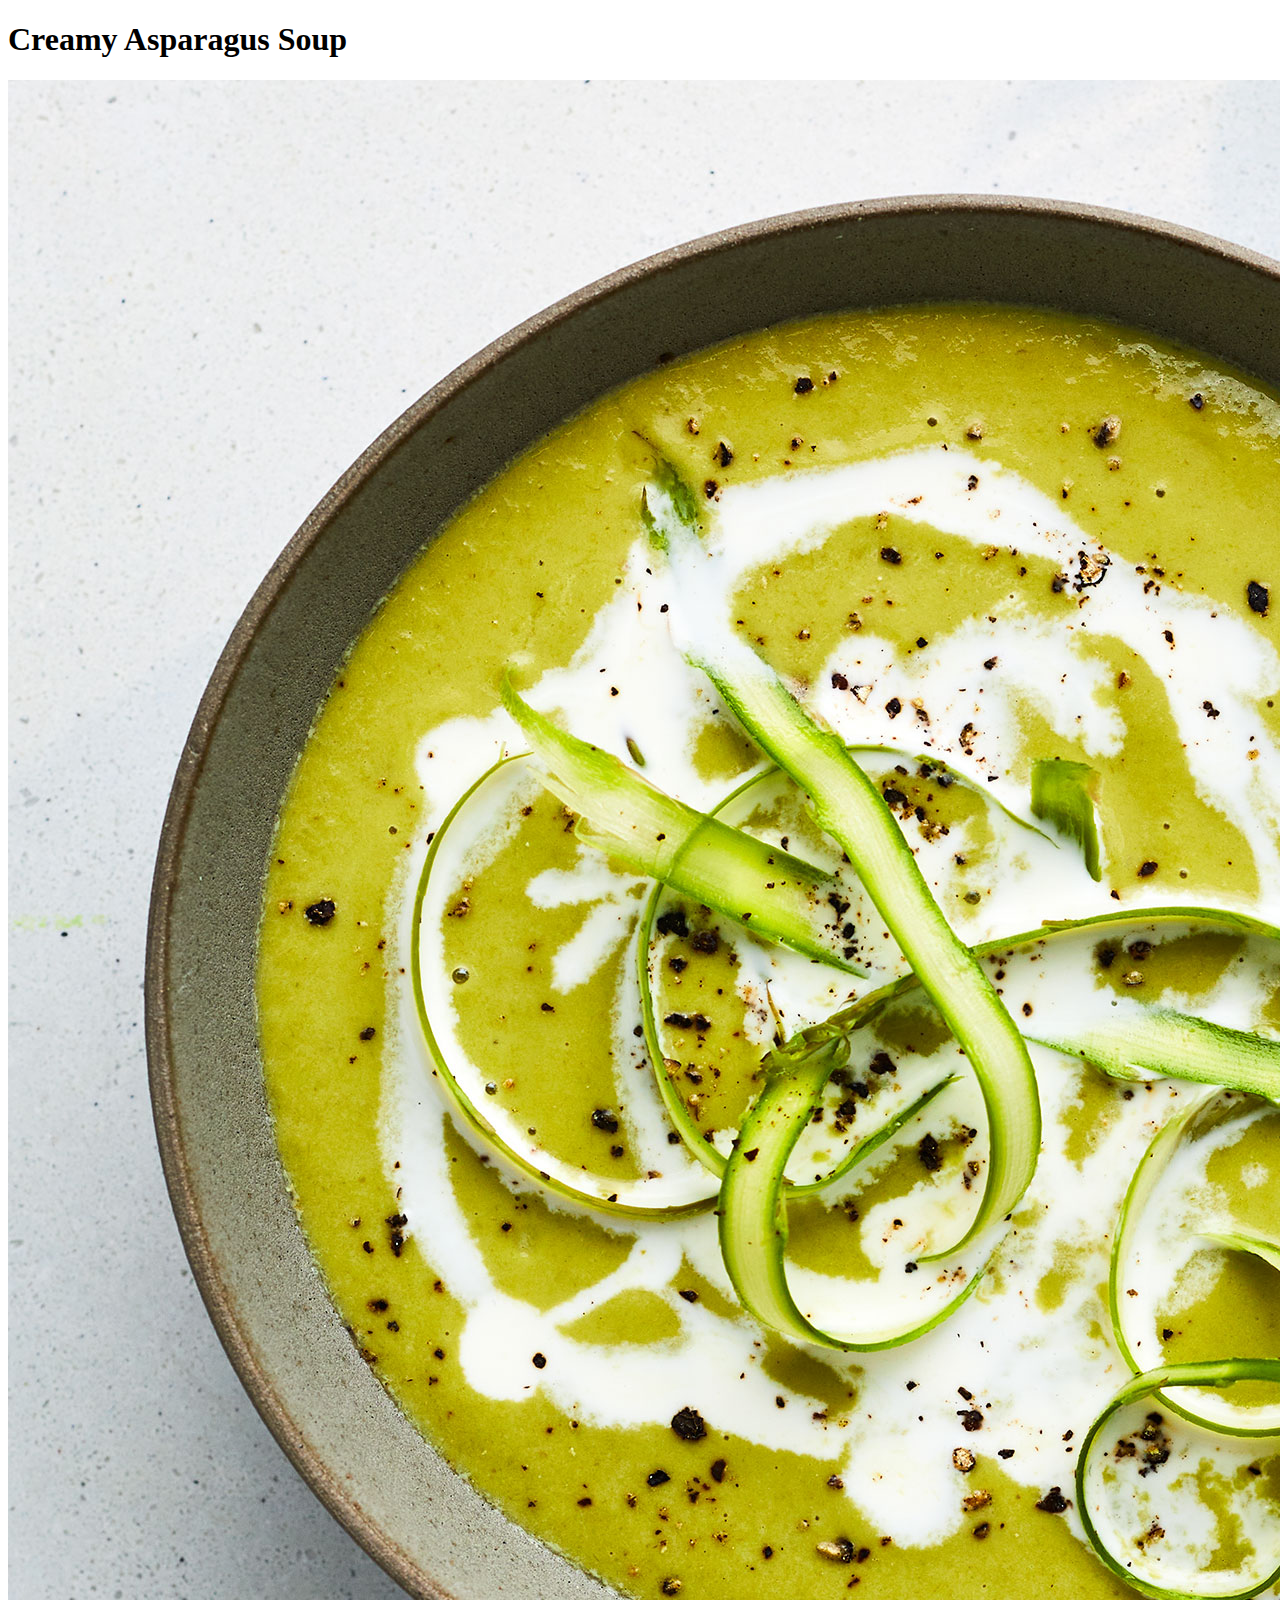
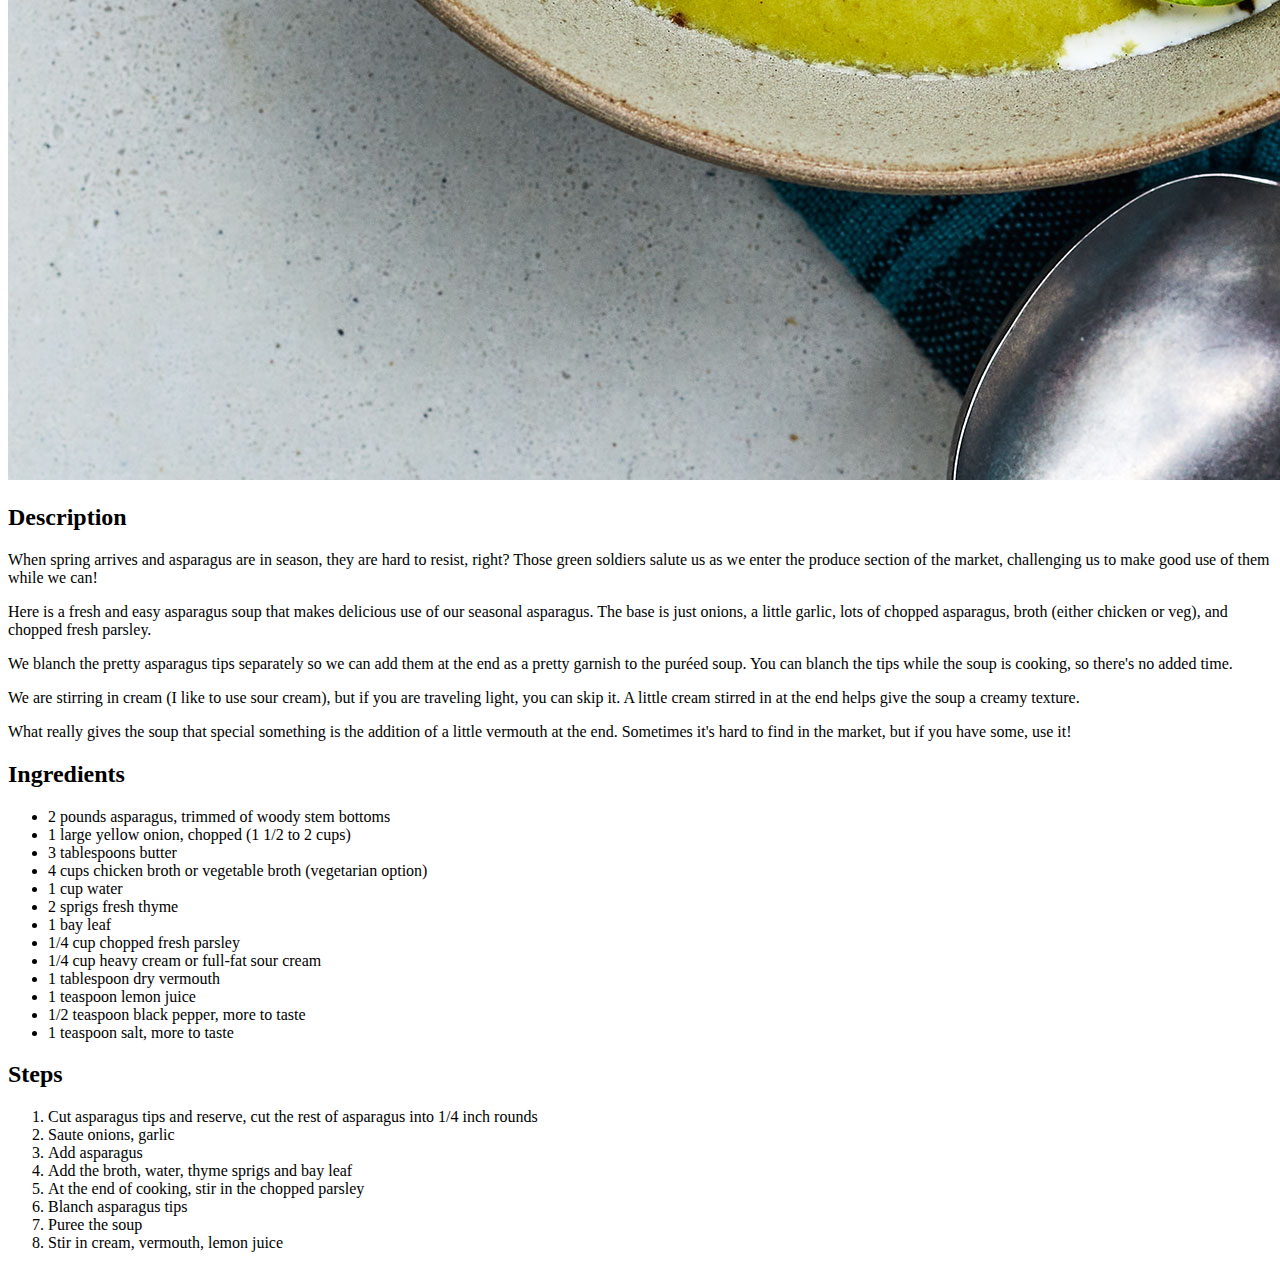
==== recipes/creamy-asparagus-soup.html @ 14fb9b91 "Created recipes website" ====
<!DOCTYPE html>
<html lang="en">
<head>
    <meta charset="UTF-8">
    <title>Creamy Asparagus Soup</title>
</head>
<body>
    <h1>Creamy Asparagus Soup</h1>
    <image src="../images/creamy-asparagus-soup.jpg" alt="Creamy Asparagus Soup">
        <h2>Description</h2>
        <p>When spring arrives and asparagus are in season, they are hard to resist, right? Those green soldiers salute us as we enter the produce section of the market, challenging us to make good use of them while we can!</p>
        <p>Here is a fresh and easy asparagus soup that makes delicious use of our seasonal asparagus. The base is just onions, a little garlic, lots of chopped asparagus, broth (either chicken or veg), and chopped fresh parsley.</p>
        <p>We blanch the pretty asparagus tips separately so we can add them at the end as a pretty garnish to the puréed soup. You can blanch the tips while the soup is cooking, so there's no added time.</p>
        <p>We are stirring in cream (I like to use sour cream), but if you are traveling light, you can skip it. A little cream stirred in at the end helps give the soup a creamy texture.</p>
        <p>What really gives the soup that special something is the addition of a little vermouth at the end. Sometimes it's hard to find in the market, but if you have some, use it!</p>
        <h2>Ingredients</h2>
        <ul>
            <li>2 pounds asparagus, trimmed of woody stem bottoms</li>
            <li>1 large yellow onion, chopped (1 1/2 to 2 cups)</li>
            <li>3 tablespoons butter</li>
            <li>4 cups chicken broth or vegetable broth (vegetarian option)</li>
            <li>1 cup water</li>
            <li>2 sprigs fresh thyme</li>
            <li>1 bay leaf</li>
            <li>1/4 cup chopped fresh parsley</li>
            <li>1/4 cup heavy cream or full-fat sour cream</li>
            <li>1 tablespoon dry vermouth</li>
            <li>1 teaspoon lemon juice</li>
            <li>1/2 teaspoon black pepper, more to taste</li>
            <li>1 teaspoon salt, more to taste</li>
        </ul>
        <h2>Steps</h2>
        <ol>
            <li>Cut asparagus tips and reserve, cut the rest of asparagus into 1/4 inch rounds</li>
            <li>Saute onions, garlic</li>
            <li>Add asparagus</li>
            <li>Add the broth, water, thyme sprigs and bay leaf</li>
            <li>At the end of cooking, stir in the chopped parsley</li>
            <li>Blanch asparagus tips</li>
            <li>Puree the soup</li>
            <li>Stir in cream, vermouth, lemon juice</li>
        </ol>
        
</body>
</html>
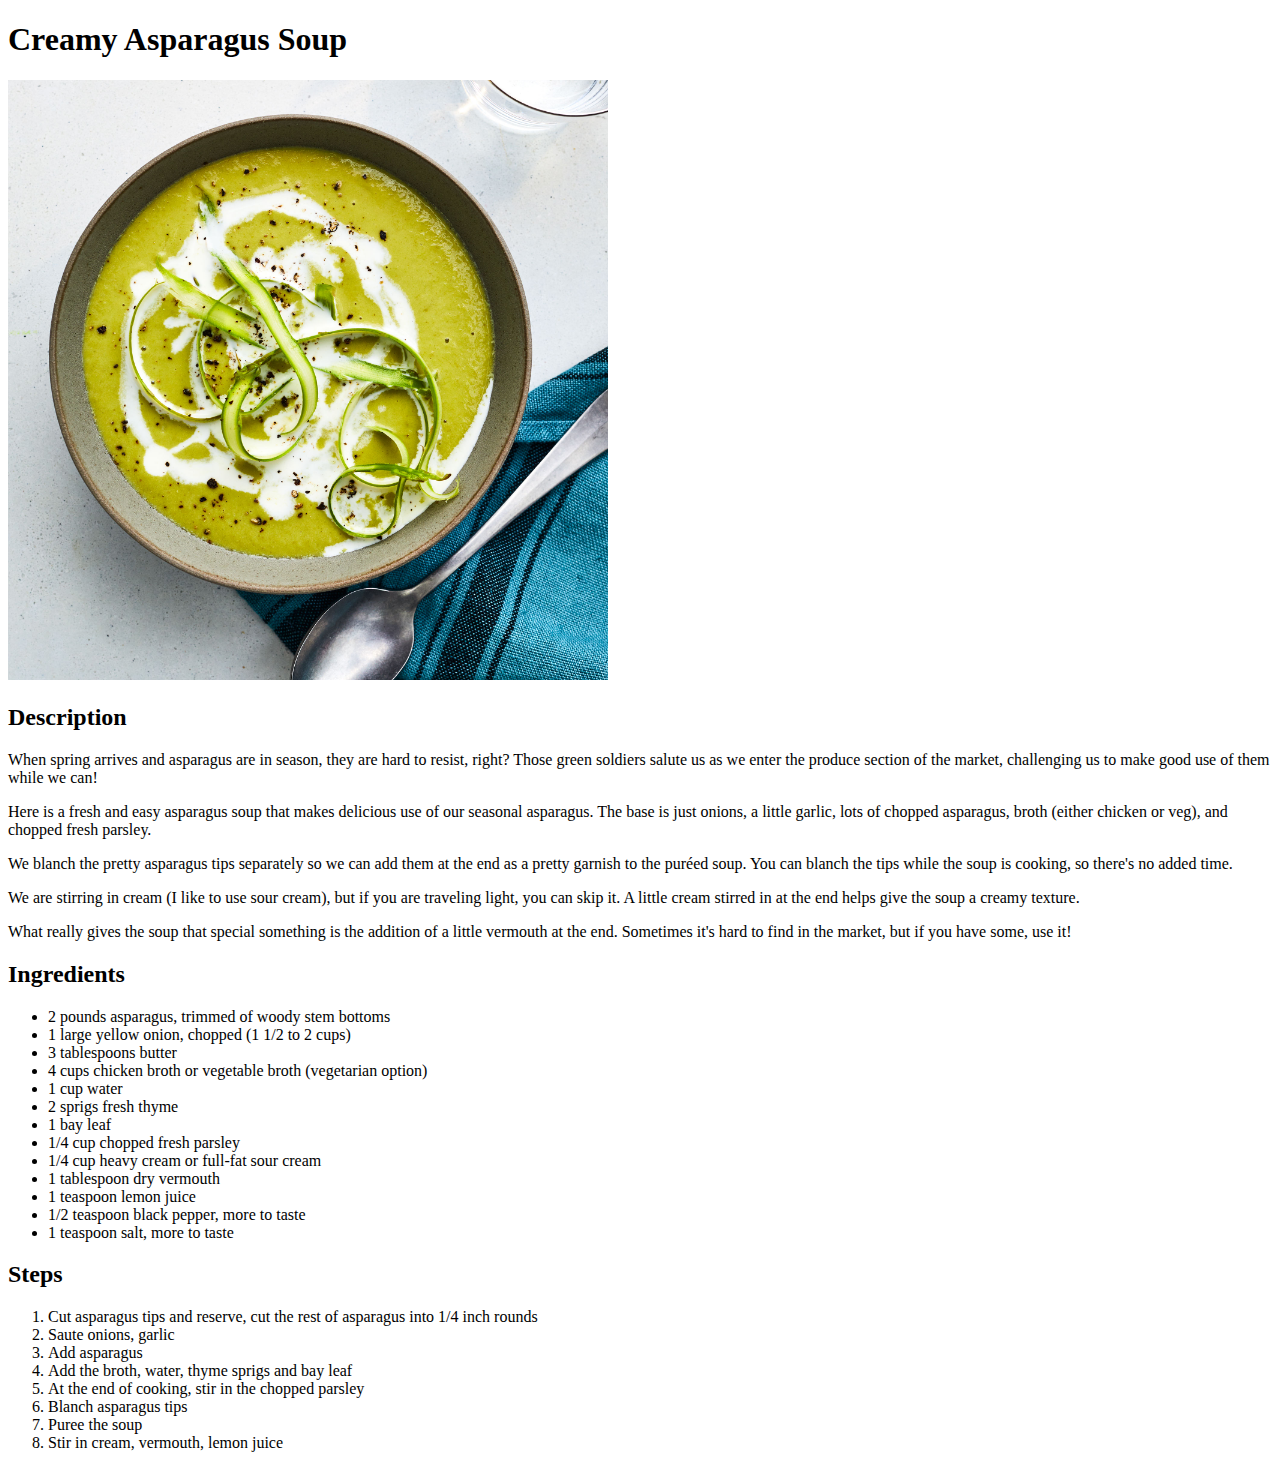
==== commit 82a577c6: "Added styles to recipes webs" ====
--- a/recipes/creamy-asparagus-soup.html
+++ b/recipes/creamy-asparagus-soup.html
@@ -3,6 +3,7 @@
 <head>
     <meta charset="UTF-8">
     <title>Creamy Asparagus Soup</title>
+    <link rel="stylesheet" href="../styles.css">
 </head>
 <body>
     <h1>Creamy Asparagus Soup</h1>
--- a/styles.css
+++ b/styles.css
@@ -0,0 +1,8 @@
+img {
+    width: auto;
+    height: 600px;
+}
+
+div {
+    background-color: lightpink;
+}